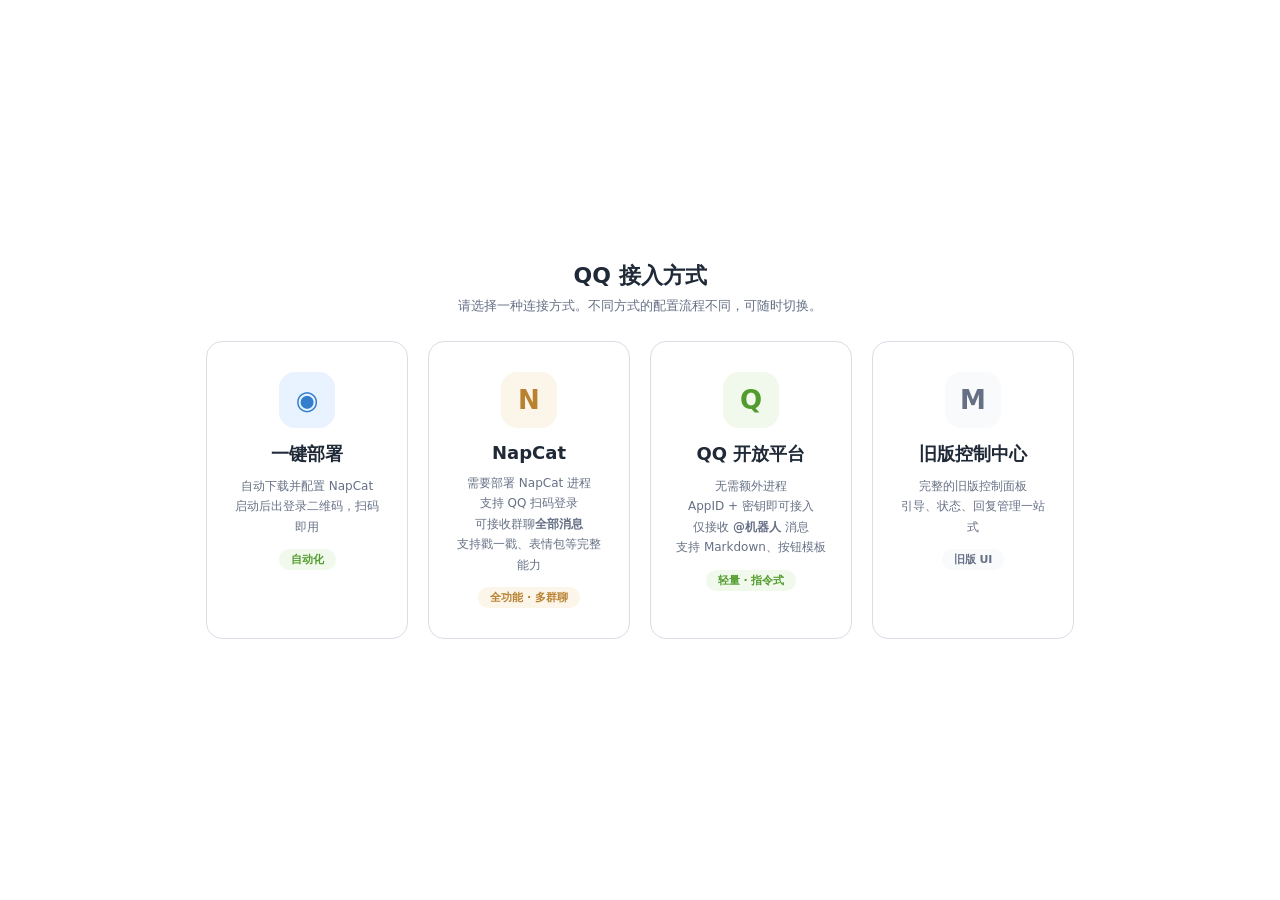
==== static/index.html @ 34e0e3c6 "从 index 进子页强制拿新的一份：版本号改成运行时生成（static/nav.js） 使用者要求：「在 index 打开子级页面的时候能不能刷新一次。」  病因：插件 UI 的静态文件响应头是 p" ====
<!DOCTYPE html>
<html lang="zh-CN">
<head>
<meta charset="UTF-8">
<meta name="viewport" content="width=device-width, initial-scale=1.0">
<title data-i18n="ui.index.title">QQ 接入方式</title>
<link rel="stylesheet" href="theme.css?v=6">
<style>
/* 首页不要底图，纯白即可（使用者拍板）。用与 status.html 同样的做法：在**本页**
   的 <style> 里覆写背景层，不去动 theme.css 给其它页定的默认底图。
   两个变量都要清：--page-bg-image 收掉图，--page-scrim-color 收掉那层纱
   （纱是 rgba 白，压在纯色底上也会把 #f7f9fc 提亮成偏白，不是"纯白"）。 */
:root { --page-bg-image: none; --page-scrim-color: transparent; }
* { margin:0; padding:0; box-sizing:border-box; }
body { background-image:none; background-color:#fff; color:var(--text); display:flex; align-items:center; justify-content:center; min-height:100vh; }
.card { background:var(--card-bg); border-radius:var(--radius-lg); padding:30px 24px; text-align:center; cursor:pointer; transition:.22s; border:1px solid var(--border); flex:1 1 0; min-width:200px; text-decoration:none; color:inherit; display:block; box-shadow:var(--shadow-card); }
.card:hover { border-color:var(--primary); box-shadow:var(--shadow-hover); transform:translateY(-1px); }
.card .icon { width:56px; height:56px; margin:0 auto 14px; border-radius:var(--radius-lg); display:grid; place-items:center; font-size:26px; font-weight:800; background:var(--primary-tint); color:var(--primary-on-tint); }
.card:nth-child(2) .icon { background:var(--warning-tint); color:var(--warning-on-tint); }
.card:nth-child(3) .icon { background:var(--success-tint); color:var(--success-on-tint); }
.card:nth-child(4) .icon { background:var(--fill-subtle); color:var(--muted); }
.card h2 { font-size:18px; margin-bottom:10px; color:var(--text-primary); }
.card p { font-size:12px; color:var(--text-secondary); line-height:1.7; }
.card .tag { display:inline-block; padding:3px 12px; border-radius:999px; font-size:11px; font-weight:700; margin-top:12px; }
.tag-warn { background:var(--warning-tint); color:var(--warning-on-tint); }
.tag-ok { background:var(--success-tint); color:var(--success-on-tint); }
.tag-legacy { background:var(--fill-subtle); color:var(--muted); }
.wrap { display:flex; gap:20px; flex-wrap:wrap; justify-content:center; align-items:stretch; }
h1 { font-size:22px; color:var(--text-primary); text-align:center; margin-bottom:6px; width:100%; }
.sub { color:var(--text-secondary); font-size:13px; text-align:center; margin-bottom:26px; width:100%; }
/* 猫娘标记：直接用本体的 logo 图（来源见 static/assets/README.md），不再手画 SVG。
   装饰性元素、不带文案，所以不需要 i18n 键。 */
.mascot { display:block; margin:0 auto 12px; width:72px; height:72px; object-fit:contain; }
</style>
</head>
<body>
<div style="max-width:900px;width:100%;padding:0 16px;">
    <img class="mascot" src="assets/neko-logo.png?v=1" alt="" aria-hidden="true" draggable="false" onerror="this.style.display='none'">
    <h1 data-i18n="ui.index.title">QQ 接入方式</h1>
    <p class="sub" data-i18n="ui.index.subtitle">请选择一种连接方式。不同方式的配置流程不同，可随时切换。</p>
    <div class="wrap">
        <a class="card" href="status.html" data-nav="status.html">
            <div class="icon">◉</div>
            <h2 data-i18n="ui.index.status.title">一键部署</h2>
            <p>
                <span data-i18n="ui.index.status.desc1">自动下载并配置 NapCat</span><br>
                <span data-i18n="ui.index.status.desc2">启动后出登录二维码，扫码即用</span>
            </p>
            <span class="tag tag-ok" data-i18n="ui.index.status.tag">自动化</span>
        </a>
        <a class="card" href="napcat.html" data-nav="napcat.html" data-nav-mode="napcat">
            <div class="icon">N</div>
            <h2>NapCat</h2>
            <p>
                <span data-i18n="ui.index.napcat.desc1">需要部署 NapCat 进程</span><br>
                <span data-i18n="ui.index.napcat.desc2">支持 QQ 扫码登录</span><br>
                <span data-i18n="ui.index.napcat.desc3">可接收群聊</span><strong>全部消息</strong><br>
                <span data-i18n="ui.index.napcat.desc4">支持戳一戳、表情包等完整能力</span>
            </p>
            <span class="tag tag-warn" data-i18n="ui.index.napcat.tag">全功能 · 多群聊</span>
        </a>
        <a class="card" href="open_platform.html" data-nav="open_platform.html" data-nav-mode="open_platform">
            <div class="icon">Q</div>
            <h2>QQ 开放平台</h2>
            <p>
                <span data-i18n="ui.index.openplat.desc1">无需额外进程</span><br>
                <span data-i18n="ui.index.openplat.desc2">AppID + 密钥即可接入</span><br>
                <span data-i18n="ui.index.openplat.desc3">仅接收 </span><strong>@机器人</strong> 消息<br>
                <span data-i18n="ui.index.openplat.desc4">支持 Markdown、按钮模板</span>
            </p>
            <span class="tag tag-ok" data-i18n="ui.index.openplat.tag">轻量 · 指令式</span>
        </a>
        <a class="card" href="old.html" data-nav="old.html" data-nav-mode="legacy">
            <div class="icon">M</div>
            <h2 data-i18n="ui.index.legacy.title">旧版控制中心</h2>
            <p>
                <span data-i18n="ui.index.legacy.desc1">完整的旧版控制面板</span><br>
                <span data-i18n="ui.index.legacy.desc2">引导、状态、回复管理一站式</span>
            </p>
            <span class="tag tag-legacy" data-i18n="ui.index.legacy.tag">旧版 UI</span>
        </a>
    </div>
</div>
<script src="i18n.js?v=2"></script>
<script src="nav.js?v=1"></script>
<script>
function t(key,fallback){return window.I18n&&typeof window.I18n.t==='function'?window.I18n.t(key,fallback):(fallback||key)}
/* 卡片跳转由 nav.js 接管：每张卡片带 data-nav，点击时**追加此刻的时间戳**再跳。
   这些静态页的响应头是 public,max-age=3600（强缓存 1 小时），以前靠手写 ?v=N
   击穿 —— 那个数散落在三处、忘了改就看到旧页面。现在改成运行时生成，从 index 进
   子页必然是新的 URL（nav.js 顶部写了来龙去脉）。 */
</script>
</body>
</html>
---- static/theme.css ----
/* 统一主题 —— 插件界面的**唯一视觉真源**。
 *
 * 色板来源：**本体（N.E.K.O 主程序）自带的插件界面语言**，不是自创配色。
 * 逐条对齐下列本体文件（都在前端插件管理器里）：
 *
 *   frontend/plugin-manager/src/components/plugin/hosted/ui-kit/styles.css
 *       → token 原样照抄（--bg / --surface / --text / --primary / --radius-* …）
 *   frontend/plugin-manager/src/components/layout/Sidebar.vue
 *       → 侧栏与导航项做法（半透明 surface、蓝色 active、inset 3px 左条、hover 平移）
 *   frontend/plugin-manager/src/assets/base.css
 *       → 字体栈
 *   frontend/plugin-manager/src/assets/styles/common.css
 *       → 滚动条（8px、4px 圆角）
 *
 * 为什么以前四个页面像一个插件拼出来的：这里曾经长出两套平行色板，而且都
 * 没被线上页面用上（详见 git 历史）。现在只有这一个文件定义颜色。
 *
 * 关于深色模式：本体的 ui-kit 用 `prefers-color-scheme` 变暗，但插件管理器是
 * 把 `data-theme="dark"` 加在**自己的** `<html>` 上（composables/useDarkMode.ts），
 * 而静态插件页跑在另一个 origin 的 iframe 里 —— 宿主只通过 `?locale=` 传语言
 * （components/plugin/staticUiUrl.ts），**没有任何主题通道**。管理器切深色时
 * 插件页无从得知，所以这里固定浅色，并用 `color-scheme: light` 明确表态，
 * 免得操作系统深色时浏览器把表单控件单独涂黑。
 *
 * 命名：本体 token 名保持原样（以后本体改色可以逐条对照），另外给四页历史上
 * 用过的名字留一组别名，指向同一批值 —— 页面不必逐个改 var() 引用。
 */

:root {
    color-scheme: light;
    font-family: Inter, ui-sans-serif, system-ui, -apple-system, BlinkMacSystemFont,
        'Segoe UI', Roboto, 'Helvetica Neue', sans-serif;

    /* ── 本体 token（照抄 ui-kit/styles.css 的 :root）───────────────── */
    --radius-sm: 8px;
    --radius-md: 12px;
    --radius-lg: 16px;
    --radius-xl: 20px;

    --bg: #f7f9fc;                          /* 页面底：冷调近白 */
    --surface: rgba(255, 255, 255, .84);    /* 卡片：半透明白 */
    --surface-strong: rgba(255, 255, 255, .96);
    --text: #1f2937;
    --muted: #667085;
    --primary: #409eff;                     /* Element Plus 蓝，本体主色 */
    --success: #67c23a;
    --warning: #e6a23c;
    --danger: #f56c6c;
    --info: #14b8a6;
    --shadow-soft: 0 12px 36px rgba(15, 23, 42, .12);

    /* ── 中性填充／描边 ──────────────────────────────────────────────
     * 这一组**故意不透明**（等于把本体的半透明值预先合成到白底上）。
     *
     * 为什么：本体 kit 里这些是 rgba(...)，因为它的页面底色永远是浅的。
     * 我们这轮开始用**深色插画当底图**，半透明淡底压在深色底图上会跟着变暗，
     * 压在上面的同色文字立刻糊掉 —— 实测 status.html 的错误框 3.88 → 2.36、
     * 标题栏的 ghost 按钮 3.68 → 2.45。做成不透明后这些面板与背景无关，
     * 而浅色底图上的观感几乎无差别。
     *
     * **只有 --surface / --surface-glass* 保持半透明** —— 毛玻璃是刻意的效果。 */
    --border: #d9dee5;                      /* rgba(148,163,184,.36) over white */
    --fill-subtle: #f9fafb;                 /* rgba(148,163,184,.06) */
    --border-subtle: #eceef2;               /* rgba(148,163,184,.18) */
    --overlay: #ebecef;                     /* rgba(15,23,42,.08) */

    /* ── 语义色的淡底与淡描边（同样不透明，理由同上）────────────────── */
    --primary-tint: #e8f3ff;                /* rgba(64,158,255,.12) */
    --primary-tint-soft: #f3f9ff;           /* rgba(64,158,255,.06) */
    --primary-border: #b6daff;              /* rgba(64,158,255,.38) */
    --primary-focus-border: #90c7ff;        /* rgba(64,158,255,.58) */
    --primary-glow: rgba(64, 158, 255, .14);/* 投影色，保持半透明 */
    --success-tint: #f0f9eb;                /* rgba(103,194,58,.1) */
    --success-tint-strong: #e4f4dc;         /* rgba(103,194,58,.18) */
    --success-border: #c5e8b4;              /* rgba(103,194,58,.38) */
    --warning-tint: #fcf5ea;                /* rgba(230,162,60,.11) */
    --warning-border: #f7e1c1;              /* rgba(230,162,60,.32) */
    --danger-tint: #fef0f0;                 /* rgba(245,108,108,.1) */
    --danger-border: #fbc7c7;               /* rgba(245,108,108,.38) */
    --danger-focus-border: #f89595;         /* rgba(245,108,108,.72) */
    --info-tint: #e8f8f6;                   /* rgba(20,184,166,.1) */
    --info-border: #a6e5dd;                 /* rgba(20,184,166,.38) */

    /* ── 淡底上的**文字**色：upstream 用 dark-2 一档 ──────────────────
     * 本体的 .neko-button 是「同色字压同色淡底」（例如 #409eff on 12% 蓝底），
     * 实测对比度只有 2.36:1 —— 而旧的 ghost 按钮是深灰字压白卡（7.56:1）。
     * 照抄 kit 会把按钮文字的可读性从 7.56 拉到 2.36，所以这里取 Element Plus
     * 官方的 dark-2 一档当淡底上的文字色（同一个色相、官方色号），
     * 实测 2.36 → 3.57、成功色 1.95 → 3.00、危险色 2.44 → 3.68。
     * 实心按钮仍保留本体原样（白字压 #409eff = 2.78）。 */
    --primary-on-tint: #337ecc;             /* EP primary dark-2 */
    --success-on-tint: #529b2e;             /* EP success dark-2 */
    --warning-on-tint: #b88230;             /* EP warning dark-2 */
    --danger-on-tint: #c45656;              /* EP danger dark-2 */

    --table-head-bg: #f6f8f9;               /* rgba(148,163,184,.08) */

    /* ── 整页背景图（**分页面配**，见 static/assets/README.md）──────────
     * 这里是**默认值**，napcat / open_platform / index 用它：
     *
     *   默认 蓝白图形   assets/page-bg-blue.webp  + 纱 .45
     *       使用者给的其中一张。实测代价与纯色底打平（四页合计 37 对 37）。
     *
     * status.html 在**它自己的 <style> 里覆写**成森林插画（另一张）。
     * 另外还有一张备选：本体的原背景 assets/page-bg.webp（37 KB，纱 .30），
     * 取自 static/icons/model_manager_background.png。
     *
     * 切换时图和纱要**成对**改：森林那张偏暗，纱太薄会让直接压在底图上的文字糊掉。
     * 也正因为底图不是纯色，本体那套半透明 surface（.84 / .72 / .65）才成立，
     * 所以卡片用 --surface 而不是不透明的白。 */
    --page-bg-image: url('assets/page-bg-blue.webp?v=1');

    /* 底图上的「纱」。本体自己就是这么干的：character_card_manager.css 里
     * background-image: linear-gradient(...), url('steam_shop_bg.png') ——
     * 一层渐变压在图上面保可读性。
     *
     * .45 是量出来的：napcat 的不达标项从 21（.30）降到 17，与纯色底的 16 基本持平。
     * 注意纱能买到的东西有限 —— 淡底/描边这轮已改成不透明（见上面的说明），
     * 所以剩下的低对比度主要是实心语义按钮（白字压 #409eff 等，与底图无关）。 */
    --page-scrim-color: rgba(255, 255, 255, .45);

    /* ── 毛玻璃外壳（照抄 AppLayout.vue 的 .app-sidebar / .app-header）── */
    --surface-glass: rgba(255, 255, 255, .72);      /* = .app-sidebar 底色 */
    --surface-glass-header: rgba(255, 255, 255, .65);/* = .app-header 底色 */
    --glass-blur: blur(32px) saturate(160%);
    --hairline: rgba(255, 255, 255, .15);           /* 面板自己的白色发丝描边 */
    --header-shadow: inset 0 -.5px 0 rgba(255, 255, 255, .15), 0 1px 4px rgba(100, 120, 160, .04);

    /* ── 别名：四页历史上用过的名字，全部指向上面这批值 ───────────── */
    --accent: var(--primary);
    --accent-hover: #337ecc;                /* Element Plus primary dark-2 */
    --accent-soft: var(--primary-tint);
    --primary-light: var(--primary-tint);

    --bg-main: var(--bg);
    --bg-card: var(--surface);
    --card-bg: var(--surface);
    --input-bg: var(--surface-strong);      /* 表单控件保持更实的底，保证可读 */
    --bg-subtle: var(--fill-subtle);

    --text-main: var(--text);
    --text-primary: var(--text);
    --text-secondary: var(--muted);

    /* 侧栏与顶栏：本体是**毛玻璃浅色 surface + 蓝色 active**，不是深色底。
     * 见 AppLayout.vue .app-sidebar / .app-header 与 Sidebar.vue 的导航项做法 */
    --bg-sidebar: var(--surface-glass);
    --bg-topbar: var(--surface-glass-header);
    --text-sidebar: var(--muted);
    --text-sidebar-active: var(--primary-on-tint);   /* active 项压在 12% 蓝底上 */

    --radius: var(--radius-md);             /* 通用控件圆角 */
    --radius-pill: 999px;                   /* 徽标 / 药丸按钮 */

    /* 卡片：本体是**扁平**的 —— 描边 + 无投影（.neko-card { box-shadow: none }） */
    --shadow-card: none;
    --shadow-hover: var(--shadow-soft);
}

/* ── 页面底色：整页背景图是**这里**统一决定的 ──────────────────────
 * 四个页面各自的 body 规则不要再写 background（写了会盖掉底图，因为页面的
 * <style> 在 <link> 之后）。要用别的底图，只改 --page-bg-image。
 * 背景层的顺序：底色 → 底图 → 纱（列表里靠前的画在上面）。 */
body {
    background-color: var(--bg);
    background-image:
        linear-gradient(var(--page-scrim-color), var(--page-scrim-color)),
        var(--page-bg-image);
    background-position: center center;
    background-size: cover;
    background-repeat: no-repeat;
    background-attachment: fixed;
}

/* ── 细节：选中文字与滚动条（对齐 common.css）───────────────────── */
::selection {
    background: var(--primary-tint);
    color: var(--primary);
}

::-webkit-scrollbar {
    width: 8px;
    height: 8px;
}

::-webkit-scrollbar-track {
    background: transparent;
}

::-webkit-scrollbar-thumb {
    background: rgba(148, 163, 184, .45);
    border-radius: 4px;
}

::-webkit-scrollbar-thumb:hover {
    background: rgba(148, 163, 184, .65);
}
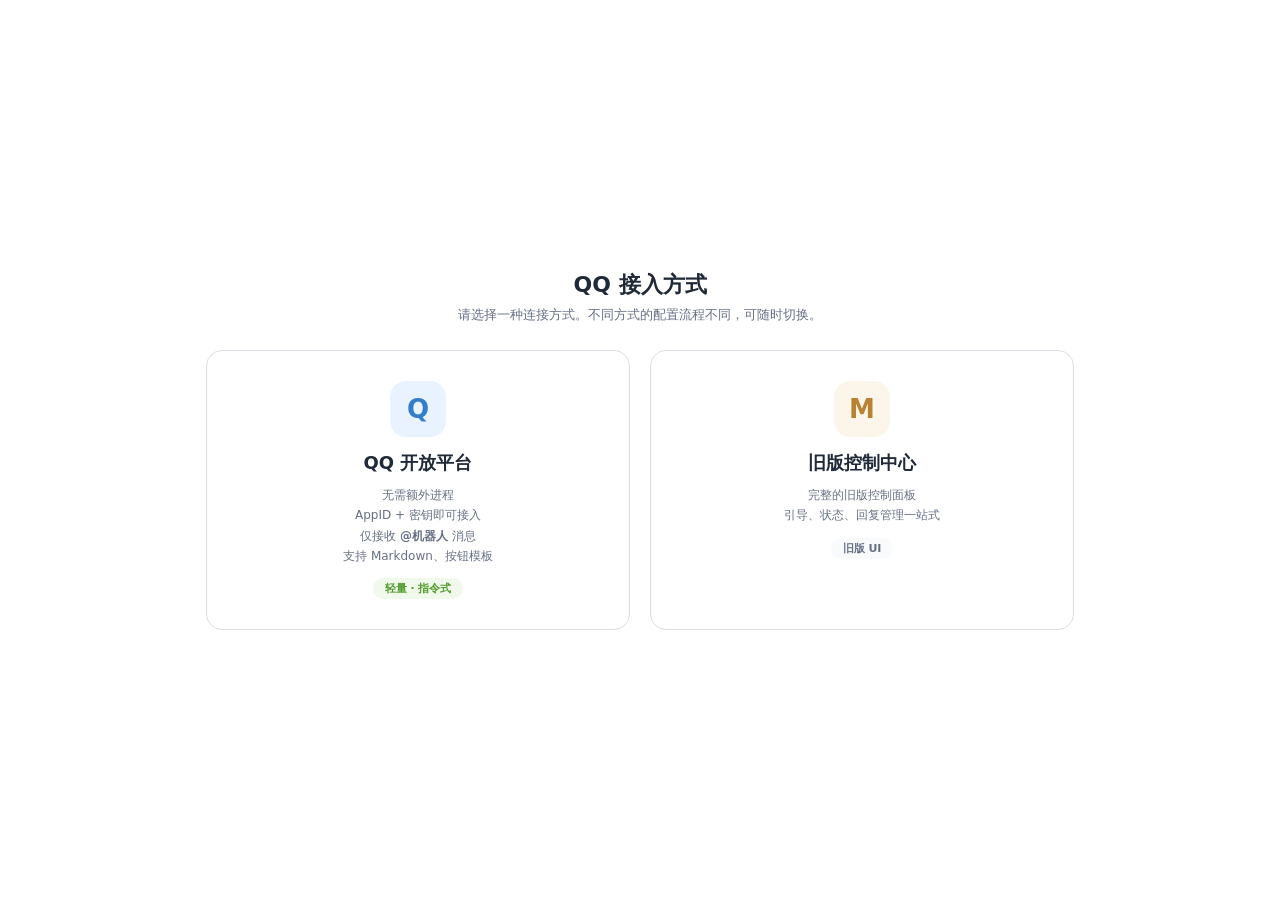
==== commit 9abaa0d5: "﻿promo-no-napcat-ui：宣传录制专用分支，前端隐藏 NapCat 入口与一键部署 使用者口径（2026-09-27）：「录视频做宣传，但 napcat 可能有风险，出一个专门去掉 na" ====
--- a/static/index.html
+++ b/static/index.html
@@ -39,26 +39,9 @@
     <h1 data-i18n="ui.index.title">QQ 接入方式</h1>
     <p class="sub" data-i18n="ui.index.subtitle">请选择一种连接方式。不同方式的配置流程不同，可随时切换。</p>
     <div class="wrap">
-        <a class="card" href="status.html" data-nav="status.html">
-            <div class="icon">◉</div>
-            <h2 data-i18n="ui.index.status.title">一键部署</h2>
-            <p>
-                <span data-i18n="ui.index.status.desc1">自动下载并配置 NapCat</span><br>
-                <span data-i18n="ui.index.status.desc2">启动后出登录二维码，扫码即用</span>
-            </p>
-            <span class="tag tag-ok" data-i18n="ui.index.status.tag">自动化</span>
-        </a>
-        <a class="card" href="napcat.html" data-nav="napcat.html" data-nav-mode="napcat">
-            <div class="icon">N</div>
-            <h2>NapCat</h2>
-            <p>
-                <span data-i18n="ui.index.napcat.desc1">需要部署 NapCat 进程</span><br>
-                <span data-i18n="ui.index.napcat.desc2">支持 QQ 扫码登录</span><br>
-                <span data-i18n="ui.index.napcat.desc3">可接收群聊</span><strong>全部消息</strong><br>
-                <span data-i18n="ui.index.napcat.desc4">支持戳一戳、表情包等完整能力</span>
-            </p>
-            <span class="tag tag-warn" data-i18n="ui.index.napcat.tag">全功能 · 多群聊</span>
-        </a>
+        <!-- [promo-no-napcat-ui] 宣传录制专用分支：NapCat 页入口 +「一键部署」入口在这里隐藏。
+             main 上这两张卡仍在；同步 main 的做法见 docs/PROMO-NO-NAPCAT.md。
+             注意：只删入口，不动 status.html / napcat.html 本身（后端能力也一并保留）。 -->
         <a class="card" href="open_platform.html" data-nav="open_platform.html" data-nav-mode="open_platform">
             <div class="icon">Q</div>
             <h2>QQ 开放平台</h2>
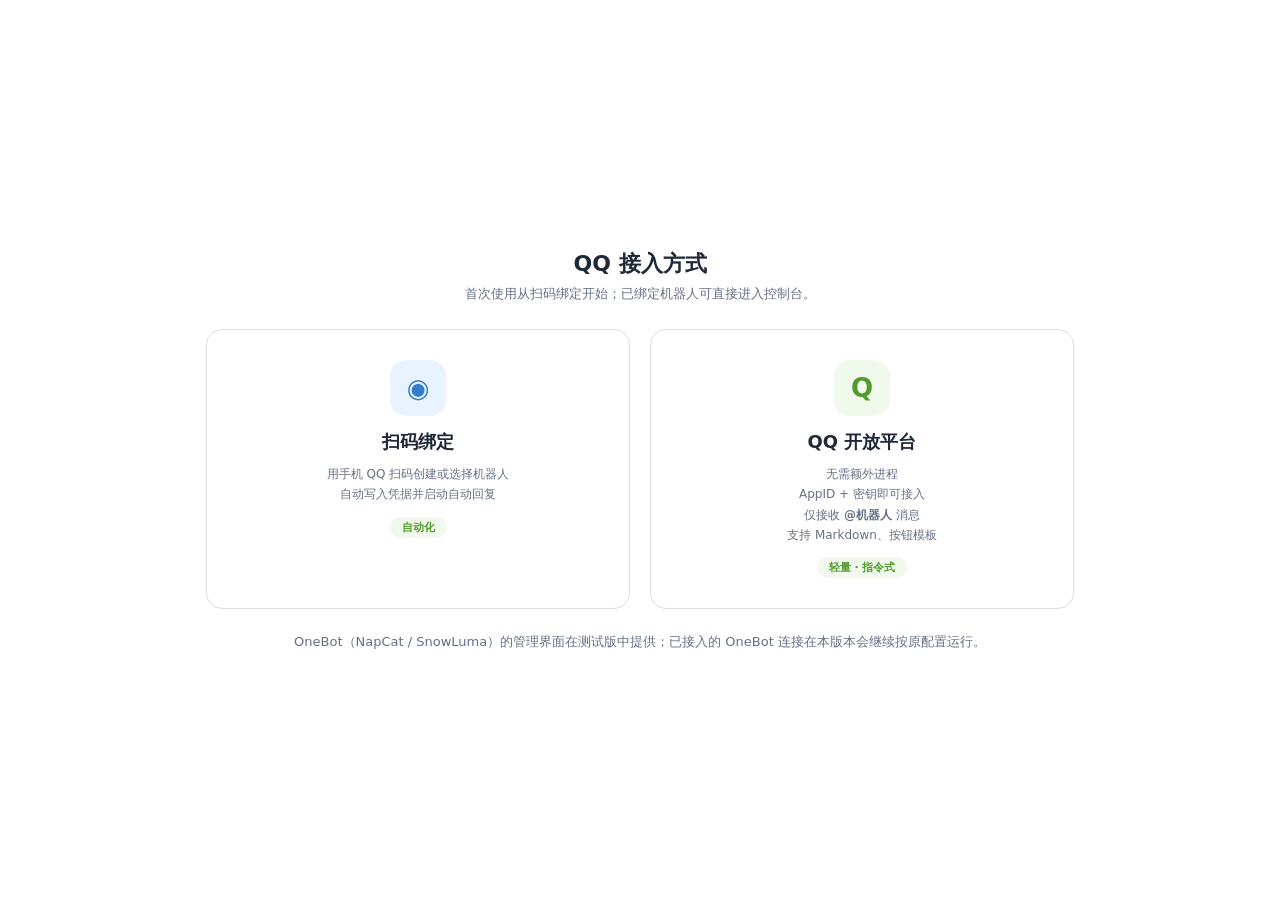
==== commit 0f07a738: "feat(ui): 稳定版去除 OneBot 界面，已接入的 OneBot 后端照跑 NapCat / SnowLuma 的 release 已经不能稳定拉取，一键部署对新用户不可靠。稳定版（main" ====
--- a/static/index.html
+++ b/static/index.html
@@ -16,7 +16,7 @@
 .card { background:var(--card-bg); border-radius:var(--radius-lg); padding:30px 24px; text-align:center; cursor:pointer; transition:.22s; border:1px solid var(--border); flex:1 1 0; min-width:200px; text-decoration:none; color:inherit; display:block; box-shadow:var(--shadow-card); }
 .card:hover { border-color:var(--primary); box-shadow:var(--shadow-hover); transform:translateY(-1px); }
 .card .icon { width:56px; height:56px; margin:0 auto 14px; border-radius:var(--radius-lg); display:grid; place-items:center; font-size:26px; font-weight:800; background:var(--primary-tint); color:var(--primary-on-tint); }
-.card:nth-child(2) .icon { background:var(--warning-tint); color:var(--warning-on-tint); }
+.card:nth-child(2) .icon { background:var(--success-tint); color:var(--success-on-tint); }
 .card:nth-child(3) .icon { background:var(--success-tint); color:var(--success-on-tint); }
 .card:nth-child(4) .icon { background:var(--fill-subtle); color:var(--muted); }
 .card h2 { font-size:18px; margin-bottom:10px; color:var(--text-primary); }
@@ -32,16 +32,27 @@
    装饰性元素、不带文案，所以不需要 i18n 键。 */
 .mascot { display:block; margin:0 auto 12px; width:72px; height:72px; object-fit:contain; }
 </style>
+<link rel="stylesheet" href="layout.css?v=2">
 </head>
-<body>
+<body class="home-layout">
 <div style="max-width:900px;width:100%;padding:0 16px;">
     <img class="mascot" src="assets/neko-logo.png?v=1" alt="" aria-hidden="true" draggable="false" onerror="this.style.display='none'">
     <h1 data-i18n="ui.index.title">QQ 接入方式</h1>
-    <p class="sub" data-i18n="ui.index.subtitle">请选择一种连接方式。不同方式的配置流程不同，可随时切换。</p>
+    <p class="sub" data-i18n="ui.index.subtitle">首次使用从扫码绑定开始；已绑定机器人可直接进入控制台。</p>
     <div class="wrap">
-        <!-- [promo-no-napcat-ui] 宣传录制专用分支：NapCat 页入口 +「一键部署」入口在这里隐藏。
-             main 上这两张卡仍在；同步 main 的做法见 docs/PROMO-NO-NAPCAT.md。
-             注意：只删入口，不动 status.html / napcat.html 本身（后端能力也一并保留）。 -->
+        <!-- [stable-no-onebot-ui] 稳定版首页只有开放平台这两张卡。
+             这张通往 status.html：那页在稳定版只做开放平台的扫码绑定（测试版上它是「一键部署」，
+             还管 NapCat / SnowLuma 的下载与登录）。OneBot 控制台卡（napcat.html）与旧版控制中心
+             （old.html）的入口不在稳定版出现；两页仍随包发布，测试版分支保留入口。 -->
+        <a class="card" href="status.html" data-nav="status.html">
+            <div class="icon">◉</div>
+            <h2 data-i18n="ui.index.bind.title">扫码绑定</h2>
+            <p>
+                <span data-i18n="ui.index.bind.desc1">用手机 QQ 扫码创建或选择机器人</span><br>
+                <span data-i18n="ui.index.bind.desc2">自动写入凭据并启动自动回复</span>
+            </p>
+            <span class="tag tag-ok" data-i18n="ui.index.status.tag">自动化</span>
+        </a>
         <a class="card" href="open_platform.html" data-nav="open_platform.html" data-nav-mode="open_platform">
             <div class="icon">Q</div>
             <h2>QQ 开放平台</h2>
@@ -53,18 +64,12 @@
             </p>
             <span class="tag tag-ok" data-i18n="ui.index.openplat.tag">轻量 · 指令式</span>
         </a>
-        <a class="card" href="old.html" data-nav="old.html" data-nav-mode="legacy">
-            <div class="icon">M</div>
-            <h2 data-i18n="ui.index.legacy.title">旧版控制中心</h2>
-            <p>
-                <span data-i18n="ui.index.legacy.desc1">完整的旧版控制面板</span><br>
-                <span data-i18n="ui.index.legacy.desc2">引导、状态、回复管理一站式</span>
-            </p>
-            <span class="tag tag-legacy" data-i18n="ui.index.legacy.tag">旧版 UI</span>
-        </a>
+
     </div>
+    <!-- [stable-no-onebot-ui] 给已接入 OneBot 的老用户的一句话：后端照跑，管理界面在测试版。 -->
+    <p class="sub" id="onebot-channel-note" style="margin:24px 0 0" data-i18n="ui.index.onebot_note">OneBot（NapCat / SnowLuma）的管理界面在测试版中提供；已接入的 OneBot 连接在本版本会继续按原配置运行。</p>
 </div>
-<script src="i18n.js?v=2"></script>
+<script src="i18n.js?v=3"></script>
 <script src="nav.js?v=1"></script>
 <script>
 function t(key,fallback){return window.I18n&&typeof window.I18n.t==='function'?window.I18n.t(key,fallback):(fallback||key)}
@@ -73,5 +78,6 @@
    击穿 —— 那个数散落在三处、忘了改就看到旧页面。现在改成运行时生成，从 index 进
    子页必然是新的 URL（nav.js 顶部写了来龙去脉）。 */
 </script>
+<script src="background-settings.js?v=1"></script>
 </body>
 </html>
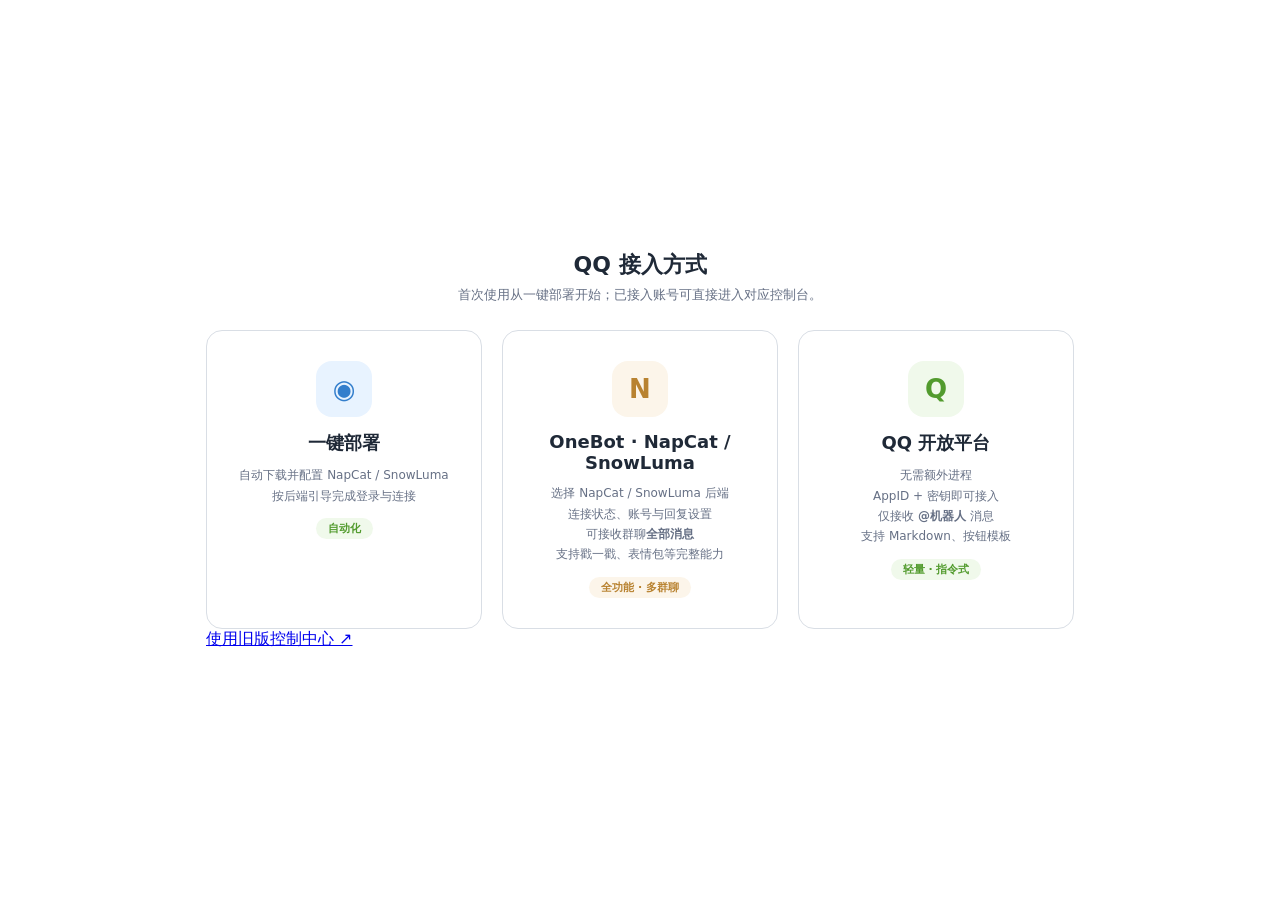
==== commit 6a597da4: "Revert "feat(ui): 稳定版去除 OneBot 界面，已接入的 OneBot 后端照跑" 测试版分支（beta-onebot-ui）保留 OneBot 的全部界面：首页的 OneBot " ====
--- a/static/index.html
+++ b/static/index.html
@@ -16,7 +16,7 @@
 .card { background:var(--card-bg); border-radius:var(--radius-lg); padding:30px 24px; text-align:center; cursor:pointer; transition:.22s; border:1px solid var(--border); flex:1 1 0; min-width:200px; text-decoration:none; color:inherit; display:block; box-shadow:var(--shadow-card); }
 .card:hover { border-color:var(--primary); box-shadow:var(--shadow-hover); transform:translateY(-1px); }
 .card .icon { width:56px; height:56px; margin:0 auto 14px; border-radius:var(--radius-lg); display:grid; place-items:center; font-size:26px; font-weight:800; background:var(--primary-tint); color:var(--primary-on-tint); }
-.card:nth-child(2) .icon { background:var(--success-tint); color:var(--success-on-tint); }
+.card:nth-child(2) .icon { background:var(--warning-tint); color:var(--warning-on-tint); }
 .card:nth-child(3) .icon { background:var(--success-tint); color:var(--success-on-tint); }
 .card:nth-child(4) .icon { background:var(--fill-subtle); color:var(--muted); }
 .card h2 { font-size:18px; margin-bottom:10px; color:var(--text-primary); }
@@ -38,20 +38,27 @@
 <div style="max-width:900px;width:100%;padding:0 16px;">
     <img class="mascot" src="assets/neko-logo.png?v=1" alt="" aria-hidden="true" draggable="false" onerror="this.style.display='none'">
     <h1 data-i18n="ui.index.title">QQ 接入方式</h1>
-    <p class="sub" data-i18n="ui.index.subtitle">首次使用从扫码绑定开始；已绑定机器人可直接进入控制台。</p>
+    <p class="sub" data-i18n="ui.index.subtitle">首次使用从一键部署开始；已接入账号可直接进入对应控制台。</p>
     <div class="wrap">
-        <!-- [stable-no-onebot-ui] 稳定版首页只有开放平台这两张卡。
-             这张通往 status.html：那页在稳定版只做开放平台的扫码绑定（测试版上它是「一键部署」，
-             还管 NapCat / SnowLuma 的下载与登录）。OneBot 控制台卡（napcat.html）与旧版控制中心
-             （old.html）的入口不在稳定版出现；两页仍随包发布，测试版分支保留入口。 -->
         <a class="card" href="status.html" data-nav="status.html">
             <div class="icon">◉</div>
-            <h2 data-i18n="ui.index.bind.title">扫码绑定</h2>
+            <h2 data-i18n="ui.index.status.title">一键部署</h2>
             <p>
-                <span data-i18n="ui.index.bind.desc1">用手机 QQ 扫码创建或选择机器人</span><br>
-                <span data-i18n="ui.index.bind.desc2">自动写入凭据并启动自动回复</span>
+                <span>自动下载并配置 NapCat / SnowLuma</span><br>
+                <span data-i18n="ui.index.status.desc2">按后端引导完成登录与连接</span>
             </p>
             <span class="tag tag-ok" data-i18n="ui.index.status.tag">自动化</span>
+        </a>
+        <a class="card" href="napcat.html" data-nav="napcat.html" data-nav-mode="napcat">
+            <div class="icon">N</div>
+            <h2>OneBot · NapCat / SnowLuma</h2>
+            <p>
+                <span>选择 NapCat / SnowLuma 后端</span><br>
+                <span data-i18n="ui.index.napcat.desc2">连接状态、账号与回复设置</span><br>
+                <span data-i18n="ui.index.napcat.desc3">可接收群聊</span><strong>全部消息</strong><br>
+                <span data-i18n="ui.index.napcat.desc4">支持戳一戳、表情包等完整能力</span>
+            </p>
+            <span class="tag tag-warn" data-i18n="ui.index.napcat.tag">全功能 · 多群聊</span>
         </a>
         <a class="card" href="open_platform.html" data-nav="open_platform.html" data-nav-mode="open_platform">
             <div class="icon">Q</div>
@@ -66,8 +73,7 @@
         </a>
 
     </div>
-    <!-- [stable-no-onebot-ui] 给已接入 OneBot 的老用户的一句话：后端照跑，管理界面在测试版。 -->
-    <p class="sub" id="onebot-channel-note" style="margin:24px 0 0" data-i18n="ui.index.onebot_note">OneBot（NapCat / SnowLuma）的管理界面在测试版中提供；已接入的 OneBot 连接在本版本会继续按原配置运行。</p>
+    <a class="legacy-link" href="old.html" data-nav="old.html" data-i18n="ui.layout.legacy">使用旧版控制中心 ↗</a>
 </div>
 <script src="i18n.js?v=3"></script>
 <script src="nav.js?v=1"></script>
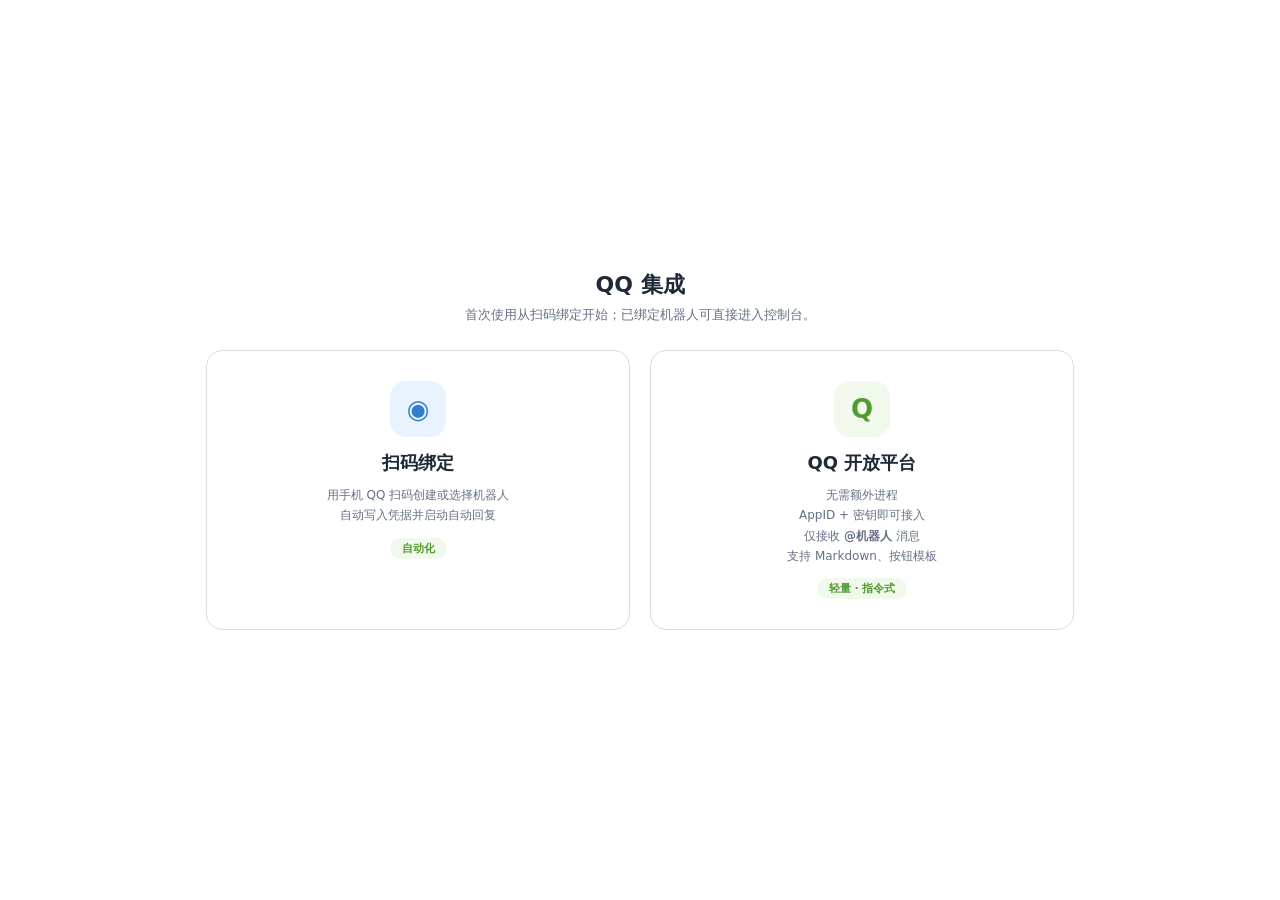
==== commit 316bcc89: "fix(ui): 稳定版界面按试用反馈调整，老用户可以主动改用开放平台 试用时发现已接入 OneBot 的用户在控制台填了 AppID / 密钥、保存、点启动，连上的还是 OneBot：「不被悄悄改掉" ====
--- a/static/index.html
+++ b/static/index.html
@@ -3,7 +3,7 @@
 <head>
 <meta charset="UTF-8">
 <meta name="viewport" content="width=device-width, initial-scale=1.0">
-<title data-i18n="ui.index.title">QQ 接入方式</title>
+<title data-i18n="ui.index.title">QQ 集成</title>
 <link rel="stylesheet" href="theme.css?v=6">
 <style>
 /* 首页不要底图，纯白即可（使用者拍板）。用与 status.html 同样的做法：在**本页**
@@ -16,7 +16,7 @@
 .card { background:var(--card-bg); border-radius:var(--radius-lg); padding:30px 24px; text-align:center; cursor:pointer; transition:.22s; border:1px solid var(--border); flex:1 1 0; min-width:200px; text-decoration:none; color:inherit; display:block; box-shadow:var(--shadow-card); }
 .card:hover { border-color:var(--primary); box-shadow:var(--shadow-hover); transform:translateY(-1px); }
 .card .icon { width:56px; height:56px; margin:0 auto 14px; border-radius:var(--radius-lg); display:grid; place-items:center; font-size:26px; font-weight:800; background:var(--primary-tint); color:var(--primary-on-tint); }
-.card:nth-child(2) .icon { background:var(--warning-tint); color:var(--warning-on-tint); }
+.card:nth-child(2) .icon { background:var(--success-tint); color:var(--success-on-tint); }
 .card:nth-child(3) .icon { background:var(--success-tint); color:var(--success-on-tint); }
 .card:nth-child(4) .icon { background:var(--fill-subtle); color:var(--muted); }
 .card h2 { font-size:18px; margin-bottom:10px; color:var(--text-primary); }
@@ -31,34 +31,32 @@
 /* 猫娘标记：直接用本体的 logo 图（来源见 static/assets/README.md），不再手画 SVG。
    装饰性元素、不带文案，所以不需要 i18n 键。 */
 .mascot { display:block; margin:0 auto 12px; width:72px; height:72px; object-fit:contain; }
+/* [stable-no-onebot-ui] 稳定版只有两张卡：layout.css 给首页排的是三列，两张卡会靠左空出一列。
+   改成两列并整体居中；窄屏的单列规则在 layout.css 里，这里只管宽屏，不去盖它。 */
+@media (min-width:851px) {
+  body.home-layout .wrap { grid-template-columns:repeat(2, minmax(0, 280px)); justify-content:center; }
+}
 </style>
 <link rel="stylesheet" href="layout.css?v=2">
 </head>
 <body class="home-layout">
 <div style="max-width:900px;width:100%;padding:0 16px;">
     <img class="mascot" src="assets/neko-logo.png?v=1" alt="" aria-hidden="true" draggable="false" onerror="this.style.display='none'">
-    <h1 data-i18n="ui.index.title">QQ 接入方式</h1>
-    <p class="sub" data-i18n="ui.index.subtitle">首次使用从一键部署开始；已接入账号可直接进入对应控制台。</p>
+    <h1 data-i18n="ui.index.title">QQ 集成</h1>
+    <p class="sub" data-i18n="ui.index.subtitle">首次使用从扫码绑定开始；已绑定机器人可直接进入控制台。</p>
     <div class="wrap">
+        <!-- [stable-no-onebot-ui] 稳定版首页只有开放平台这两张卡。
+             这张通往 status.html：那页在稳定版只做开放平台的扫码绑定（测试版上它是「一键部署」，
+             还管 NapCat / SnowLuma 的下载与登录）。OneBot 控制台卡（napcat.html）与旧版控制中心
+             （old.html）的入口不在稳定版出现；两页仍随包发布，测试版分支保留入口。 -->
         <a class="card" href="status.html" data-nav="status.html">
             <div class="icon">◉</div>
-            <h2 data-i18n="ui.index.status.title">一键部署</h2>
+            <h2 data-i18n="ui.index.bind.title">扫码绑定</h2>
             <p>
-                <span>自动下载并配置 NapCat / SnowLuma</span><br>
-                <span data-i18n="ui.index.status.desc2">按后端引导完成登录与连接</span>
+                <span data-i18n="ui.index.bind.desc1">用手机 QQ 扫码创建或选择机器人</span><br>
+                <span data-i18n="ui.index.bind.desc2">自动写入凭据并启动自动回复</span>
             </p>
             <span class="tag tag-ok" data-i18n="ui.index.status.tag">自动化</span>
-        </a>
-        <a class="card" href="napcat.html" data-nav="napcat.html" data-nav-mode="napcat">
-            <div class="icon">N</div>
-            <h2>OneBot · NapCat / SnowLuma</h2>
-            <p>
-                <span>选择 NapCat / SnowLuma 后端</span><br>
-                <span data-i18n="ui.index.napcat.desc2">连接状态、账号与回复设置</span><br>
-                <span data-i18n="ui.index.napcat.desc3">可接收群聊</span><strong>全部消息</strong><br>
-                <span data-i18n="ui.index.napcat.desc4">支持戳一戳、表情包等完整能力</span>
-            </p>
-            <span class="tag tag-warn" data-i18n="ui.index.napcat.tag">全功能 · 多群聊</span>
         </a>
         <a class="card" href="open_platform.html" data-nav="open_platform.html" data-nav-mode="open_platform">
             <div class="icon">Q</div>
@@ -73,7 +71,6 @@
         </a>
 
     </div>
-    <a class="legacy-link" href="old.html" data-nav="old.html" data-i18n="ui.layout.legacy">使用旧版控制中心 ↗</a>
 </div>
 <script src="i18n.js?v=3"></script>
 <script src="nav.js?v=1"></script>
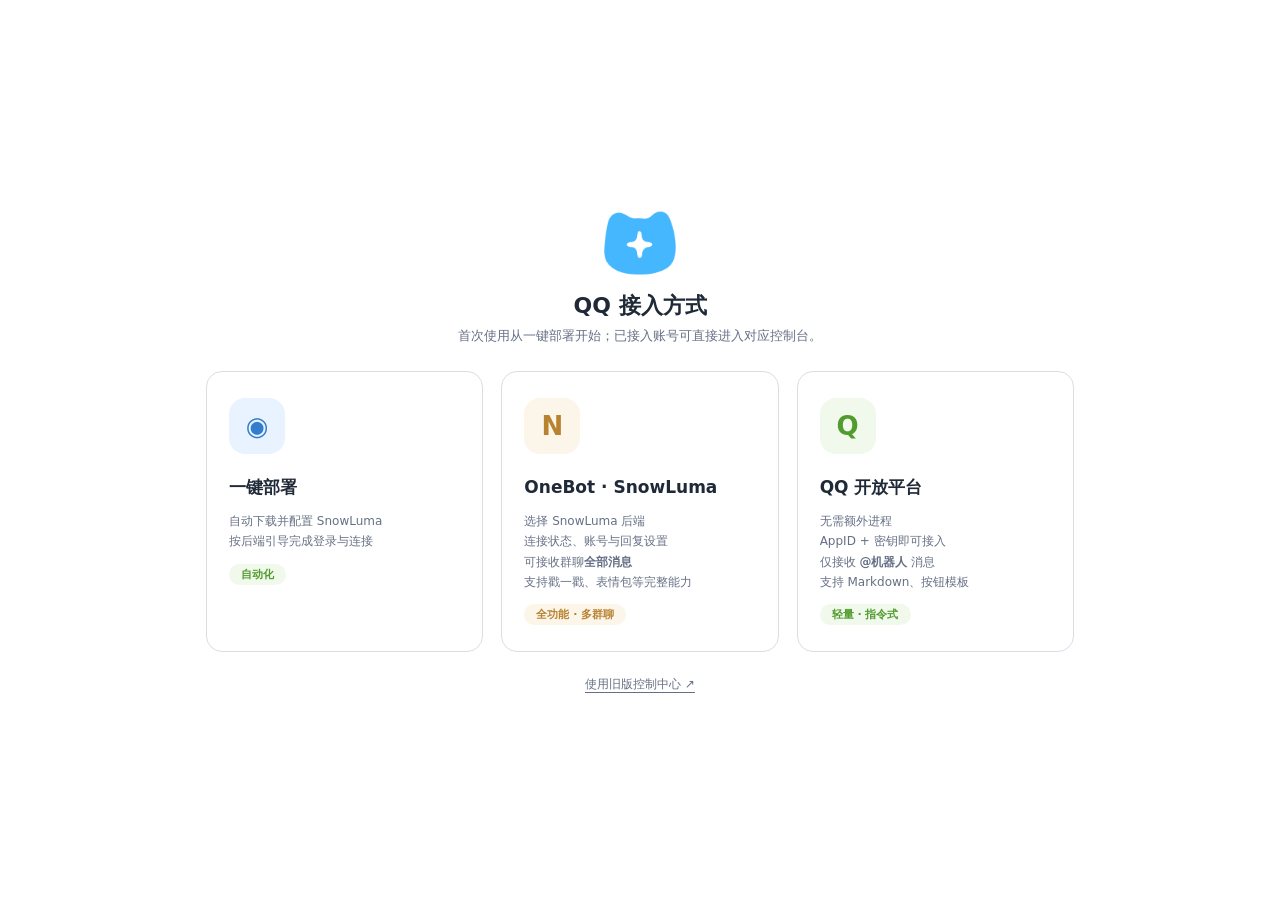
==== commit 8a0ce96d: "Remove NapCat support and release v0.16.0-beta.2" ====
--- a/static/index.html
+++ b/static/index.html
@@ -3,7 +3,7 @@
 <head>
 <meta charset="UTF-8">
 <meta name="viewport" content="width=device-width, initial-scale=1.0">
-<title data-i18n="ui.index.title">QQ 集成</title>
+<title data-i18n="ui.index.title">QQ 接入方式</title>
 <link rel="stylesheet" href="theme.css?v=6">
 <style>
 /* 首页不要底图，纯白即可（使用者拍板）。用与 status.html 同样的做法：在**本页**
@@ -16,7 +16,7 @@
 .card { background:var(--card-bg); border-radius:var(--radius-lg); padding:30px 24px; text-align:center; cursor:pointer; transition:.22s; border:1px solid var(--border); flex:1 1 0; min-width:200px; text-decoration:none; color:inherit; display:block; box-shadow:var(--shadow-card); }
 .card:hover { border-color:var(--primary); box-shadow:var(--shadow-hover); transform:translateY(-1px); }
 .card .icon { width:56px; height:56px; margin:0 auto 14px; border-radius:var(--radius-lg); display:grid; place-items:center; font-size:26px; font-weight:800; background:var(--primary-tint); color:var(--primary-on-tint); }
-.card:nth-child(2) .icon { background:var(--success-tint); color:var(--success-on-tint); }
+.card:nth-child(2) .icon { background:var(--warning-tint); color:var(--warning-on-tint); }
 .card:nth-child(3) .icon { background:var(--success-tint); color:var(--success-on-tint); }
 .card:nth-child(4) .icon { background:var(--fill-subtle); color:var(--muted); }
 .card h2 { font-size:18px; margin-bottom:10px; color:var(--text-primary); }
@@ -31,32 +31,34 @@
 /* 猫娘标记：直接用本体的 logo 图（来源见 static/assets/README.md），不再手画 SVG。
    装饰性元素、不带文案，所以不需要 i18n 键。 */
 .mascot { display:block; margin:0 auto 12px; width:72px; height:72px; object-fit:contain; }
-/* [stable-no-onebot-ui] 稳定版只有两张卡：layout.css 给首页排的是三列，两张卡会靠左空出一列。
-   改成两列并整体居中；窄屏的单列规则在 layout.css 里，这里只管宽屏，不去盖它。 */
-@media (min-width:851px) {
-  body.home-layout .wrap { grid-template-columns:repeat(2, minmax(0, 280px)); justify-content:center; }
-}
 </style>
 <link rel="stylesheet" href="layout.css?v=2">
 </head>
 <body class="home-layout">
 <div style="max-width:900px;width:100%;padding:0 16px;">
     <img class="mascot" src="assets/neko-logo.png?v=1" alt="" aria-hidden="true" draggable="false" onerror="this.style.display='none'">
-    <h1 data-i18n="ui.index.title">QQ 集成</h1>
-    <p class="sub" data-i18n="ui.index.subtitle">首次使用从扫码绑定开始；已绑定机器人可直接进入控制台。</p>
+    <h1 data-i18n="ui.index.title">QQ 接入方式</h1>
+    <p class="sub" data-i18n="ui.index.subtitle">首次使用从一键部署开始；已接入账号可直接进入对应控制台。</p>
     <div class="wrap">
-        <!-- [stable-no-onebot-ui] 稳定版首页只有开放平台这两张卡。
-             这张通往 status.html：那页在稳定版只做开放平台的扫码绑定（测试版上它是「一键部署」，
-             还管 NapCat / SnowLuma 的下载与登录）。OneBot 控制台卡（napcat.html）与旧版控制中心
-             （old.html）的入口不在稳定版出现；两页仍随包发布，测试版分支保留入口。 -->
         <a class="card" href="status.html" data-nav="status.html">
             <div class="icon">◉</div>
-            <h2 data-i18n="ui.index.bind.title">扫码绑定</h2>
+            <h2 data-i18n="ui.index.status.title">一键部署</h2>
             <p>
-                <span data-i18n="ui.index.bind.desc1">用手机 QQ 扫码创建或选择机器人</span><br>
-                <span data-i18n="ui.index.bind.desc2">自动写入凭据并启动自动回复</span>
+                <span>自动下载并配置 SnowLuma</span><br>
+                <span data-i18n="ui.index.status.desc2">按后端引导完成登录与连接</span>
             </p>
             <span class="tag tag-ok" data-i18n="ui.index.status.tag">自动化</span>
+        </a>
+        <a class="card" href="napcat.html" data-nav="napcat.html" data-nav-mode="napcat">
+            <div class="icon">N</div>
+            <h2>OneBot · SnowLuma</h2>
+            <p>
+                <span>选择 SnowLuma 后端</span><br>
+                <span data-i18n="ui.index.napcat.desc2">连接状态、账号与回复设置</span><br>
+                <span data-i18n="ui.index.napcat.desc3">可接收群聊</span><strong>全部消息</strong><br>
+                <span data-i18n="ui.index.napcat.desc4">支持戳一戳、表情包等完整能力</span>
+            </p>
+            <span class="tag tag-warn" data-i18n="ui.index.napcat.tag">全功能 · 多群聊</span>
         </a>
         <a class="card" href="open_platform.html" data-nav="open_platform.html" data-nav-mode="open_platform">
             <div class="icon">Q</div>
@@ -71,6 +73,7 @@
         </a>
 
     </div>
+    <a class="legacy-link" href="old.html" data-nav="old.html" data-i18n="ui.layout.legacy">使用旧版控制中心 ↗</a>
 </div>
 <script src="i18n.js?v=3"></script>
 <script src="nav.js?v=1"></script>
--- a/static/layout.css
+++ b/static/layout.css
@@ -0,0 +1,72 @@
+/* Shared layout for setup and daily management. Existing theme owns colors. */
+.console-layout { --sidebar-w:208px; --topbar-h:58px; }
+.console-layout #sidebar .logo { padding:22px 16px; }
+.console-layout #sidebar nav { padding:10px 12px; gap:4px; }
+.console-layout .nav-section { padding:18px 12px 6px; font-size:11px; font-weight:700; color:var(--text-secondary); letter-spacing:.08em; }
+.console-layout #sidebar nav .nav-item { padding:9px 12px; font-size:13px; text-decoration:none; }
+.console-layout #sidebar nav .setup-nav { margin-top:10px; border:1px solid var(--border); }
+.console-layout #sidebar .nav-advanced { margin-top:10px; padding-top:6px; border-top:1px solid var(--border); }
+.console-layout #sidebar .nav-advanced > summary { padding:9px 12px; font-size:12px; color:var(--text-secondary); cursor:pointer; user-select:none; }
+.console-layout #sidebar .nav-advanced .nav-item { margin-top:4px; }
+.console-layout #sidebar .actions { display:grid; grid-template-columns:1fr 1fr; gap:8px; padding:14px 12px; }
+.console-layout #sidebar .actions .btn-save { grid-column:1 / -1; padding:11px; }
+.console-layout #sidebar .actions .btn-stop { background:var(--danger-tint); color:var(--danger-on-tint); }
+.console-layout #topbar { gap:10px; }
+.console-layout #topbar-tabs { flex:1; }
+.console-layout #topbar .tb-spacer { display:none; }
+.console-layout #topbar .tb-switch { white-space:nowrap; }
+.console-layout #content { padding:28px; }
+.console-layout #content > .page { max-width:1120px; margin:auto; }
+.console-layout .card { padding:24px; border-radius:var(--radius-lg); }
+.console-layout .form-hint { line-height:1.7; }
+.console-layout .backend-console-slot { padding-top:12px; }
+.deploy-layout .wrap { max-width:880px; }
+.deploy-layout .card { padding:24px; border-radius:var(--radius-lg); margin-bottom:18px; }
+.deploy-layout .action-caption { margin-right:auto; font-size:12px; color:var(--text-secondary); }
+.deploy-layout #onebot-backend-section { padding:16px; border:1px solid var(--border); border-radius:var(--radius-md); background:var(--primary-tint-soft); }
+.deploy-layout #napcat-login { padding:14px 16px; background:var(--primary-tint-soft); border-radius:var(--radius-md); font-size:13px; }
+.deploy-layout #deploy-log { max-height:180px; }
+.home-layout .wrap { display:grid; grid-template-columns:repeat(3,minmax(0,1fr)); gap:18px; }
+.home-layout .card { min-width:0; text-align:left; padding:26px 22px; }
+.home-layout .card .icon { margin:0 0 20px; }
+.home-layout .card h2 { font-size:17px; line-height:1.6; }
+.home-layout .legacy-link { display:block; width:fit-content; margin:24px auto 0; color:var(--text-secondary); font-size:12px; text-underline-offset:4px; }
+@media (max-width:850px) {
+  .console-layout { --sidebar-w:176px; }
+  .console-layout #content { padding:16px; }
+  .console-layout .card { padding:16px; }
+  .console-layout #topbar { flex-wrap:wrap; height:auto; min-height:58px; padding:8px 12px; }
+  .console-layout #topbar-tabs { flex-basis:100%; order:2; }
+  .console-layout #topbar .tb-status { margin-left:auto !important; }
+  .home-layout .wrap { grid-template-columns:1fr; }
+  .home-layout { padding:24px 0; }
+}
+@media (max-width:540px) {
+  .console-layout { --sidebar-w:126px; }
+  .console-layout #sidebar .logo { padding:14px 8px; gap:5px; }
+  .console-layout #sidebar .logo span { font-size:12px; }
+  .console-layout #sidebar .logo img { width:22px; height:22px; }
+  .console-layout #sidebar nav { padding:4px; }
+  .console-layout .nav-section { letter-spacing:0; padding-left:8px; }
+  .console-layout .backend-console-slot { padding:8px 4px; }
+  .console-layout .backend-console-link { font-size:10px; gap:3px; padding:8px 4px; }
+  .console-layout #sidebar .actions { padding:8px 4px; gap:4px; }
+  .console-layout .form-row { grid-template-columns:1fr; }
+  .console-layout .radio-cards { flex-direction:column; }
+  .deploy-layout { padding:12px; }
+  .deploy-layout .card { padding:16px; }
+  .deploy-layout .action-caption { flex-basis:100%; }
+}
+
+.backend-process-controls{padding:14px;border:1px solid var(--border-subtle);border-radius:10px;margin:12px 0;font-size:13px}
+.backend-process-controls[hidden]{display:none}
+.backend-process-state{font-size:12px;color:var(--text-secondary);overflow-wrap:anywhere}
+.backend-process-actions{display:flex;gap:8px;flex-wrap:wrap}
+.backend-process-actions button{cursor:pointer;padding:8px 12px;border-radius:8px}
+.backend-process-actions button:disabled{opacity:.45;cursor:not-allowed}
+.backend-process-hint{font-size:12px;color:var(--text-secondary);line-height:1.6}
+.backend-process-result{font-size:12px;overflow-wrap:anywhere}
+.backend-process-result:empty{display:none}
+
+.backend-process-controls strong{font-size:16px}
+.backend-process-controls p{margin:8px 0}
